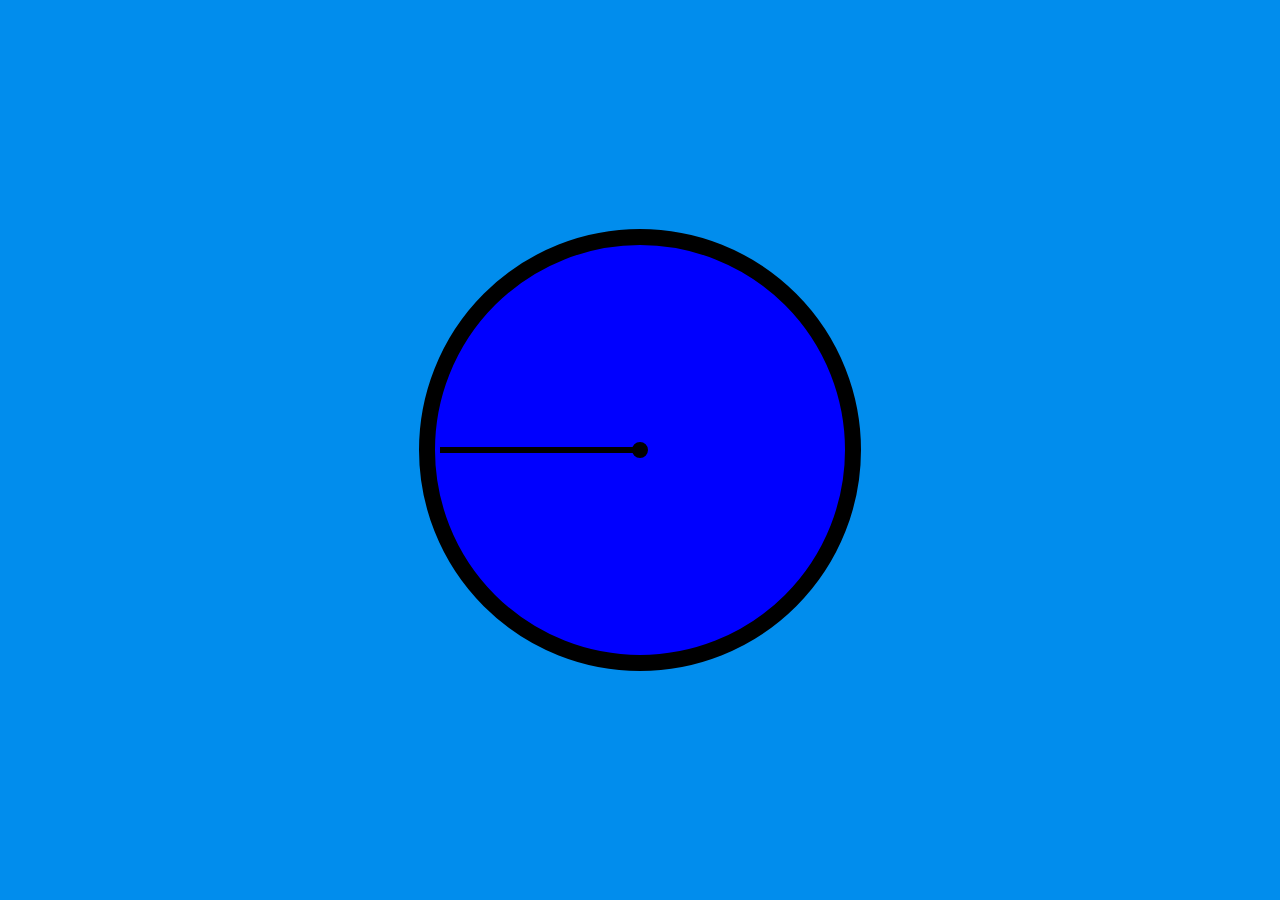
==== DAY-02-CSS-CLOCK/index.html @ 760f0c88 "Initial css clock setup" ====
<!DOCTYPE html>
<html lang="en">
  <head>
    <meta charset="UTF-8" />
    <meta http-equiv="X-UA-Compatible" content="IE=edge" />
    <meta name="viewport" content="width=device-width, initial-scale=1.0" />
    <title>CSS CLOCK</title>
  </head>
  <body>
    <div class="clock">
      <div class="clockFace">
        <div class="centre"></div>
        <div class="hand hourHand"></div>
        <div class="hand minuteHand"></div>
        <div class="hand secondHand"></div>
      </div>
    </div>

    <style>
      html {
        background: #018ded url(https://unsplash.it/1500/1000?image=881&blur=5);
        background-size: cover;
        font-family: Verdana, Geneva, Tahoma, sans-serif;
        font-size: 20px;
      }

      body {
        margin: 0;
        font-size: 2rem;
        display: flex;
        flex: 1;
        min-height: 100vh;
        align-items: center;
      }
      .clock {
        background-color: blue;
        width: 400px;
        height: 400px;
        border: 16px solid rgb(0, 0, 0);
        border-radius: 50%;
        position: relative;
        margin: 100px auto;
        padding: 5px;
      }

      .clockFace {
        width: 100%;
        height: 100%;
        position: relative;
      }

      .centre {
        height: 10px;
        width: 10px;
        background-color: rgb(0, 0, 0);
        border: 3px solid black;
        border-radius: 50%;
        position: absolute;
        top: 50%;
        left: 50%;
        transform: translateX(-50%) translateY(-50%);
      }

      .hand {
        transform: translateY(-3px);
        width: 50%;
        height: 6px;
        background: black;
        position: absolute;
        top: 50%;
      }
    </style>

    <script></script>
  </body>
</html>
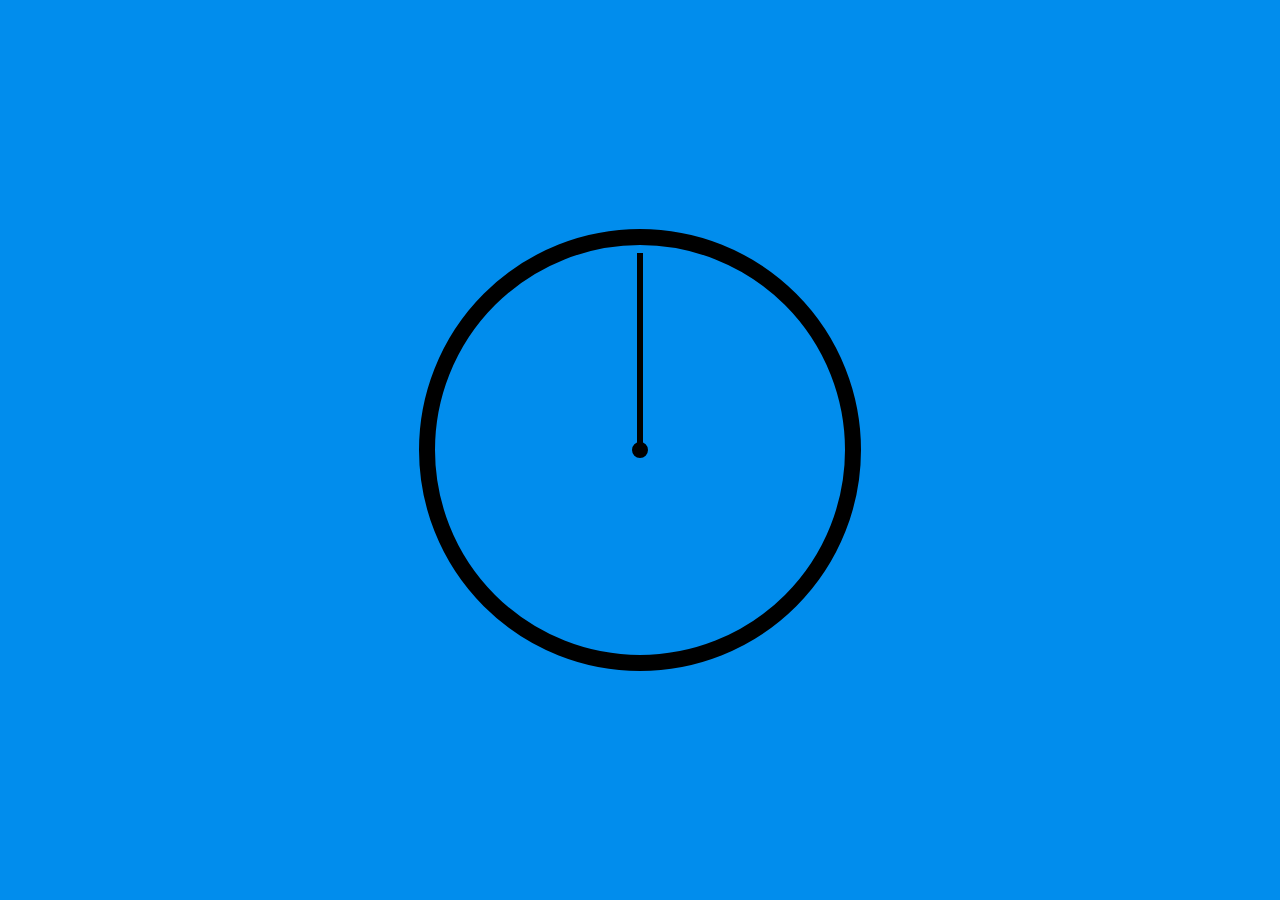
==== commit 39be82b4: "aded time refresh logic" ====
--- a/DAY-02-CSS-CLOCK/index.html
+++ b/DAY-02-CSS-CLOCK/index.html
@@ -33,7 +33,6 @@
         align-items: center;
       }
       .clock {
-        background-color: blue;
         width: 400px;
         height: 400px;
         border: 16px solid rgb(0, 0, 0);
@@ -68,9 +67,39 @@
         background: black;
         position: absolute;
         top: 50%;
+        transform-origin: 100%;
+        transform: rotate(90deg);
+        transition: all 0.3s linear;
       }
     </style>
 
-    <script></script>
+    <script>
+      const second_hand = document.querySelector(".secondHand");
+      const minute_hand = document.querySelector(".minuteHand");
+      const hour_hand = document.querySelector(".hourHand");
+      var second_degree;
+      var minute_degree;
+      var hour_degree;
+
+      function setDate() {
+        const now = new Date();
+        const seconds = now.getSeconds();
+        const minutes = now.getMinutes();
+        const hour = now.getHours();
+        second_degree = 90 + (seconds / 60) * 360;
+        minute_degree = 90 + (minutes / 60) * 360;
+        hour_degree = 90 + (hour / 12) * 360;
+      }
+
+      const refreshHands = () => {
+        second_degree = second_degree + 6;
+        second_hand.style.transform = `rotate(${second_degree}deg)`;
+        minute_hand.style.transform = `rotate(${minute_degree}deg)`;
+        hour_hand.style.transform = `rotate(${hour_degree}deg)`;
+      };
+
+      setInterval(setDate, 1000)
+      setInterval(refreshHands, 1000);
+    </script>
   </body>
 </html>
